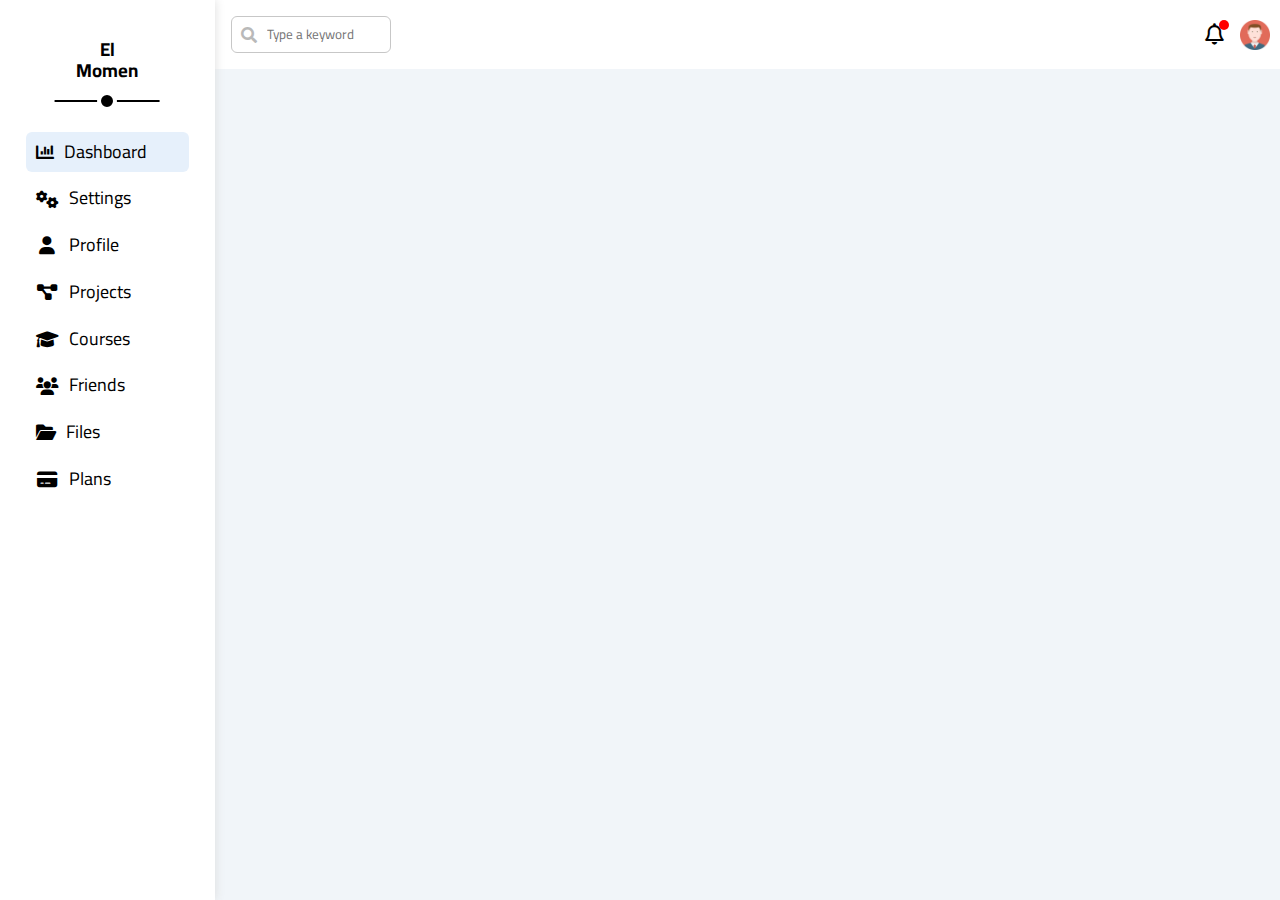
==== index.html @ 49bbaac3 "8/4 header" ====
<!DOCTYPE html>
<html lang="en">
  <head>
    <meta charset="UTF-8" />
    <meta name="viewport" content="width=device-width, initial-scale=1.0" />
    <!-- Icon of site -->
    <link
      rel="icon"
      type="image/png"
      sizes="32x32"
      href="imgs/favicon-32x32.png"
    />
    <!-- name of site -->
    <title>T4 By Momen</title>
    <link
      rel="stylesheet"
      href="https://cdnjs.cloudflare.com/ajax/libs/font-awesome/6.0.0-beta3/css/all.min.css"
    />
    <!-- css rel -->
    <link rel="stylesheet" href="css/framework.css" />
    <link rel="stylesheet" href="css/all.min.css" />
    <link rel="stylesheet" href="css/normalize.css" />
    <link rel="stylesheet" href="css/main.css" />
    <!-- Google Fonts -->
    <link rel="preconnect" href="https://fonts.googleapis.com" />
    <link rel="preconnect" href="https://fonts.gstatic.com" crossorigin />
    <link
      href="https://fonts.googleapis.com/css2?family=Cairo:wght@300;400;700&display=swap"
      rel="stylesheet"
    />
  </head>

  <body class="bg-fff">
    <div class="page flex">
      <div class="sidebar bg-white p-20 p-relative">
        <h3 class="txt-c p-relative">
          El <br />
          Momen
        </h3>
        <ul class="fs-18">
          <li>
            <a
              class="active p-10 m-6 flex items-center justify-start rad-6"
              href="index.html"
              ><i class="fas fa-chart-bar"></i> <span>Dashboard</span></a
            >
          </li>
          <li>
            <a
              class="p-10 m-6 flex items-center justify-start rad-6"
              href="index.html"
            >
              <i class="fa-solid fa-cogs fa-fw"></i>
              <span>Settings</span>
            </a>
          </li>
          <li>
            <a
              class="p-10 m-6 flex items-center justify-start rad-6"
              href="index.html"
            >
              <i class="fa-solid fa-user fa-fw"></i>
              <span>Profile</span>
            </a>
          </li>
          <li>
            <a
              class="p-10 m-6 flex items-center justify-start rad-6"
              href="index.html"
            >
              <i class="fa-solid fa-project-diagram fa-fw"></i>
              <span>Projects</span>
            </a>
          </li>
          <li>
            <a
              class="p-10 m-6 flex items-center justify-start rad-6"
              href="index.html"
            >
              <i class="fa-solid fa-graduation-cap fa-fw"></i>
              <span>Courses</span>
            </a>
          </li>
          <li>
            <a
              class="p-10 m-6 flex items-center justify-start rad-6"
              href="index.html"
            >
              <i class="fa-solid fa-users fa-fw"></i>
              <span>Friends</span>
            </a>
          </li>
          <li>
            <a
              class="p-10 m-6 flex items-center justify-start rad-6"
              href="index.html"
            >
              <i class="fa-solid fa-folder-open"></i>
              <span>Files</span>
            </a>
          </li>
          <li>
            <a
              class="p-10 m-6 flex items-center justify-start rad-6"
              href="index.html"
            >
              <i class="fa-solid fa-credit-card fa-fw"></i>
              <span>Plans</span>
            </a>
          </li>
        </ul>
      </div>
      <div class="content w-full">
        <div class="head bg-white p-10 flex items-centre space-between">
          <div class="search m-6 p-relative">
            <input
              class="p-10 rad-6"
              type="search"
              placeholder="Type a keyword"
            />
          </div>
          <div class="icons flex items-center">
            <span class="notification p-absolute">
              <i class="fa-regular fa-bell fa-lg"></i>
            </span>
            <img src="imgs/avatar.png" alt="avatar" />
          </div>
        </div>
      </div>
    </div>
  </body>
</html>
---- css/framework.css ----
/* start boxing */
.flex {
  display: flex;
}
.items-center {
  align-items: center;
}
.space-between {
  justify-content: space-between;
}

.justify-center {
  justify-content: center;
}
.justify-start {
  justify-content: start;
}

.p-relative {
  position: relative;
}

.p-absolute {
  position: absolute;
}

.p-fixed {
  position: fixed;
}

.w-full {
  width: 100%;
}
/* end boxing */

/* start border padding margin */
.p-6 {
  padding: 6px;
}
.p-10 {
  padding: 10px;
}
.p-15 {
  padding: 15px;
}
.p-20 {
  padding: 20px;
}

.pt-20 {
  padding-top: 20px;
}

.m-20 {
  margin: 20px;
}
.m-6 {
  margin: 6px;
}
/* end border padding margin */

/* start background color */
.bg-fff {
  background-color: #fff;
}

.bg-white {
  background-color: white;
}

.bg-teal {
  background-color: aqua;
}
/* start background color */

/* start radius */
.rad-6 {
  border-radius: 6px;
  -webkit-border-radius: 6px;
  -moz-border-radius: 6px;
  -ms-border-radius: 6px;
  -o-border-radius: 6px;
}
/* end radius */

/* start text */
.txt-c {
  text-align: center;
}

.fs-18 {
  font-size: 18px;
}

/* end text */
---- css/main.css ----
:root {
  --main-color: #19c8ef;
  --transparent-color: rgb(15 116 143 / 70%);
  --hint-color: #777;
}

*,
*::before,
*::after {
  box-sizing: border-box;
}

html {
  scroll-behavior: smooth;
}

body {
  font-family: "Cairo", sans-serif;
}

a {
  text-decoration: none;
  color: black;
}

ul {
  list-style: none;
  padding: 0px;
}
li {
  margin-left: 0px;
}

.page {
  background-color: #f1f5f9;
  min-height: 100vh;
}

.sidebar {
  width: 250px;
  box-shadow: 0 0 10px #ddd;
}

.sidebar h3 {
  margin-bottom: 50px;
}

.sidebar h3::before,
.sidebar h3::after {
  content: "";
  position: absolute;
  background-color: black;
  transform: translateX(-50%);
  -webkit-transform: translateX(-50%);
  -moz-transform: translateX(-50%);
  -ms-transform: translateX(-50%);
  -o-transform: translateX(-50%);
  left: 50%;
}

.sidebar h3::before {
  width: 60%;
  height: 2px;
  bottom: -20px;
}
.sidebar h3::after {
  width: 20px;
  height: 20px;
  border-radius: 50%;
  bottom: -29px;
  border: 4px solid white;
  -webkit-border-radius: 50%;
  -moz-border-radius: 50%;
  -ms-border-radius: 50%;
  -o-border-radius: 50%;
}

.sidebar a:hover,
.sidebar .active {
  background-color: #e6f0fb;
  transition: 0.4s;
  -webkit-transition: 0.4s;
  -moz-transition: 0.4s;
  -ms-transition: 0.4s;
  -o-transition: 0.4s;
}

.sidebar span {
  margin-left: 10px;
}

@media (max-width: 767px) {
  /* Mobile */
  .sidebar {
    width: fit-content;
    padding: 5px;
  }
  .sidebar h3::before,
  .sidebar h3::after {
    display: none;
  }
  .sidebar > h3 {
    font-size: 10px;
  }
  .sidebar ul span {
    display: none;
  }
}
@media (min-width: 768px) and (max-width: 1023px) {
  /* Tablets */
}

@media (min-width: 1024px) and (max-width: 1279px) {
  /* Small Laptops */
}

@media (min-width: 1280px) and (max-width: 1919px) {
  /* Laptops and Desktops */
}

@media (min-width: 1920px) {
  /* Large Screens */
  .container {
    max-width: 1320px;
  }
}

/* start head */
.head .search input {
  color: #c7c7c7;
  border: 1px solid #c7c7c7;
  padding-left: 35px;
  width: 160px;
  font-size: smaller;
  transition: width, 0.5s;
  -webkit-transition: width, 0.5s;
  -moz-transition: width, 0.5s;
  -ms-transition: width, 0.5s;
  -o-transition: width, 0.5s;
}
.head .search::before {
  content: "\f002"; /* رمز Font Awesome لأيقونة البحث */
  font-family: "Font Awesome 5 Free"; /* استخدام خط Font Awesome */
  font-weight: 900;
  color: #b9b9b9;
  position: absolute;
  left: 10px;
  top: 50%;
  transform: translateY(-50%);
  pointer-events: none;
  -webkit-transform: translateY(-50%);
  -moz-transform: translateY(-50%);
  -ms-transform: translateY(-50%);
  -o-transform: translateY(-50%);
}

.head .search input:focus {
  width: 180px;
  outline: none;
}

.head .search input:focus::placeholder {
  visibility: hidden;
}

.head img {
  height: 30px;
  width: 30px;
}
.head .icons .notification {
  position: relative;
  margin-right: 16px;
}
.head .icons .notification::before {
  content: "";
  position: absolute;
  width: 10px;
  height: 10px;
  background-color: red;
  border-radius: 50%;
  right: -5px;
  top: -5px;
}
/* end head */
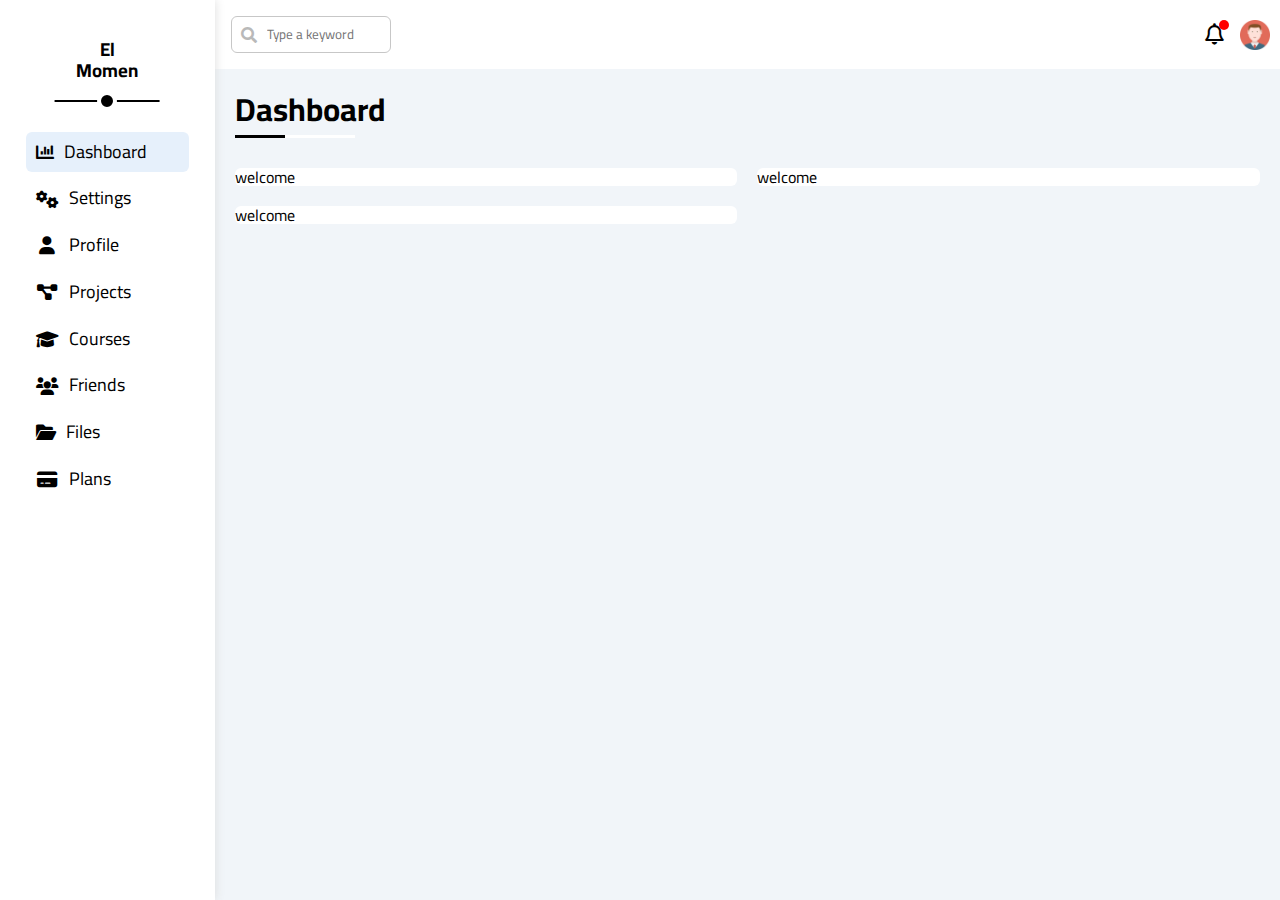
==== commit 87b3b03a: "9/4 add heading and wrapping" ====
--- a/index.html
+++ b/index.html
@@ -126,6 +126,14 @@
             <img src="imgs/avatar.png" alt="avatar" />
           </div>
         </div>
+        <div class="heading mx-20 p-relative">
+          <h1>Dashboard</h1>
+        </div>
+        <div class="wrapper grid-container gap-20 m-20">
+          <div class="welcome bg-white rad-6">welcome</div>
+          <div class="welcome bg-white rad-6">welcome</div>
+          <div class="welcome bg-white rad-6">welcome</div>
+        </div>
       </div>
     </div>
   </body>
--- a/css/framework.css
+++ b/css/framework.css
@@ -8,7 +8,6 @@
 .space-between {
   justify-content: space-between;
 }
-
 .justify-center {
   justify-content: center;
 }
@@ -16,20 +15,31 @@
   justify-content: start;
 }
 
+.grid-container {
+  display: grid;
+}
+.gap-20 {
+  gap: 20px;
+}
+
 .p-relative {
   position: relative;
 }
-
 .p-absolute {
   position: absolute;
 }
-
 .p-fixed {
   position: fixed;
 }
 
 .w-full {
   width: 100%;
+}
+
+@media (max-width = 767px) {
+  .block-mobile {
+    display: block;
+  }
 }
 /* end boxing */
 
@@ -56,6 +66,9 @@
 }
 .m-6 {
   margin: 6px;
+}
+.mx-20 {
+  margin: 0px 20px;
 }
 /* end border padding margin */
 
@@ -84,12 +97,18 @@
 /* end radius */
 
 /* start text */
+.fs-18 {
+  font-size: 18px;
+}
+
 .txt-c {
   text-align: center;
 }
 
-.fs-18 {
-  font-size: 18px;
+@media (max-width: 767px) {
+  .txt-c-mobile {
+    text-align: center;
+  }
 }
 
 /* end text */
--- a/css/main.css
+++ b/css/main.css
@@ -1,7 +1,10 @@
 :root {
-  --main-color: #19c8ef;
-  --transparent-color: rgb(15 116 143 / 70%);
-  --hint-color: #777;
+  --blue-color: #0075ff;
+  --blue-alt-color: #0d69d5;
+  --orange-color: #f59e0b;
+  --green-color: #22c55e;
+  --red-color: #f44336;
+  --grey-color: #888;
 }
 
 *,
@@ -91,6 +94,7 @@
 
 @media (max-width: 767px) {
   /* Mobile */
+  /* start sidebar-mobile */
   .sidebar {
     width: fit-content;
     padding: 5px;
@@ -105,6 +109,7 @@
   .sidebar ul span {
     display: none;
   }
+  /* end sidebar-mobile */
 }
 @media (min-width: 768px) and (max-width: 1023px) {
   /* Tablets */
@@ -182,3 +187,55 @@
   top: -5px;
 }
 /* end head */
+
+/* start scrollbar */
+::-webkit-scrollbar {
+  width: 15px;
+}
+::-webkit-scrollbar-track {
+  background-color: white;
+}
+::-webkit-scrollbar-thumb {
+  background-color: var(--blue-color);
+}
+::-webkit-scrollbar-thumb:hover {
+  background-color: var(--blue-alt-color);
+}
+/* end scrollbar */
+
+/* start content */
+
+/* start heading */
+.heading {
+  margin-bottom: 40px;
+}
+.heading h1::before,
+.heading h1::after {
+  content: "";
+  position: absolute;
+  left: 0px;
+  bottom: -10px;
+  height: 3px;
+}
+.heading h1::before {
+  width: 120px;
+  background-color: white;
+}
+.heading h1::after {
+  width: 50px;
+  background-color: black;
+}
+/* end heading */
+/* start wrapper */
+.wrapper {
+  grid-template-columns: repeat(auto-fill, minmax(450px, 1fr));
+}
+@media (max-width: 767px) {
+  .wrapper {
+    grid-template-columns: minmax(200px, 1fr);
+  }
+}
+
+/* end wrapper */
+
+/* end content */
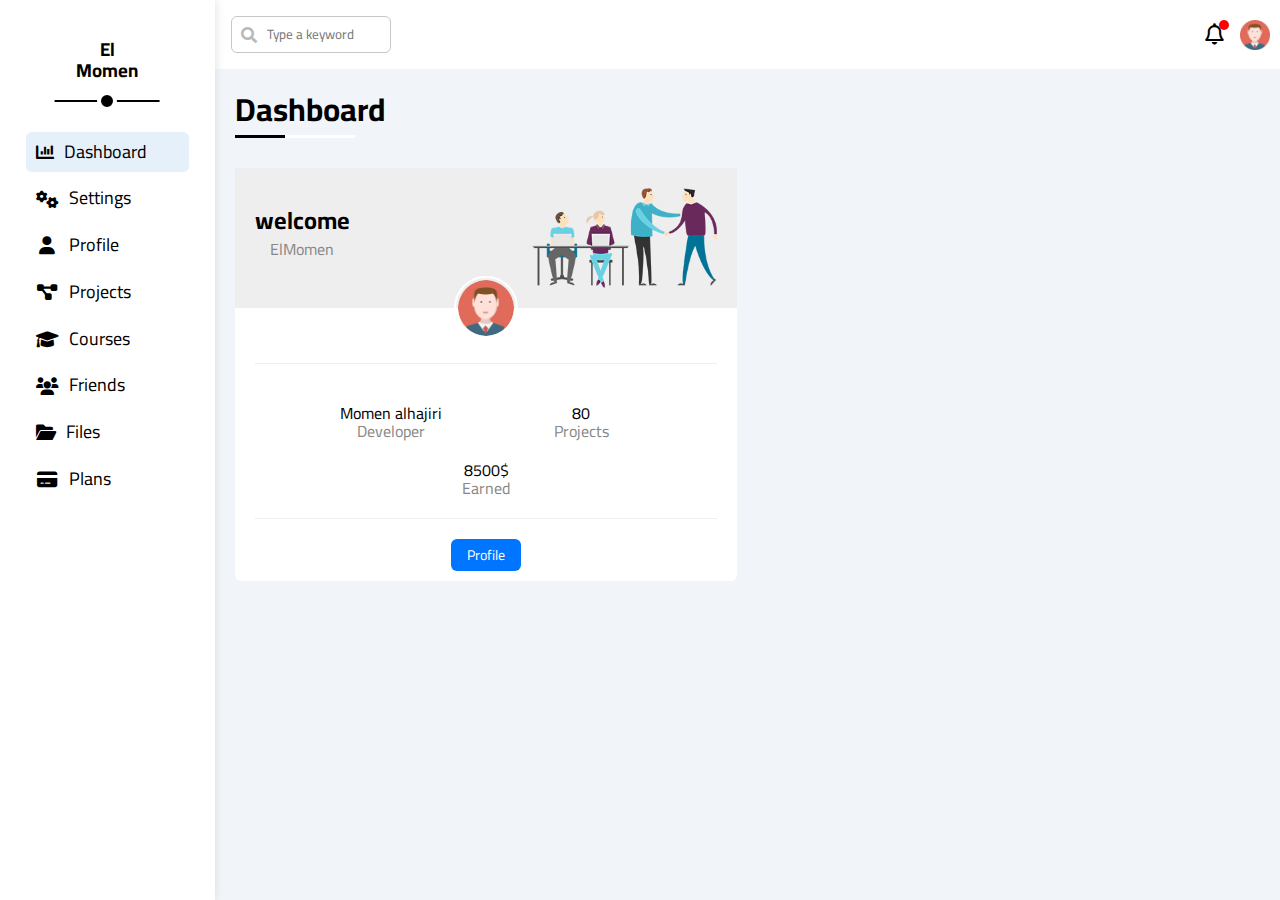
==== commit 0f8c69cd: "9/4 add welcome item" ====
--- a/index.html
+++ b/index.html
@@ -32,6 +32,7 @@
 
   <body class="bg-fff">
     <div class="page flex">
+      <!-- start sidebar -->
       <div class="sidebar bg-white p-20 p-relative">
         <h3 class="txt-c p-relative">
           El <br />
@@ -110,7 +111,10 @@
           </li>
         </ul>
       </div>
+      <!-- end sidebar -->
+      <!-- start content -->
       <div class="content w-full">
+        <!-- head -->
         <div class="head bg-white p-10 flex items-centre space-between">
           <div class="search m-6 p-relative">
             <input
@@ -126,13 +130,33 @@
             <img src="imgs/avatar.png" alt="avatar" />
           </div>
         </div>
+        <!-- heading -->
         <div class="heading mx-20 p-relative">
           <h1>Dashboard</h1>
         </div>
+        <!-- main wrapper grid -->
         <div class="wrapper grid-container gap-20 m-20">
-          <div class="welcome bg-white rad-6">welcome</div>
-          <div class="welcome bg-white rad-6">welcome</div>
-          <div class="welcome bg-white rad-6">welcome</div>
+          <!-- start welcome item -->
+          <div class="welcome bg-white rad-6 txt-c">
+            <div class="intro bg-eee flex space-between p-20">
+              <div class="text">
+                <h2>welcome</h2>
+                <span>ElMomen</span>
+              </div>
+              <img src="imgs/welcome.png" alt="welcome image" />
+            </div>
+            <img class="avatar rounded-full" src="imgs/avatar.png" alt="" />
+            <div
+              class="body flex wrap space-evenly items-center border-t-1 border-b-1 p-20 m-20"
+            >
+              <div>Momen alhajiri<span class="block">Developer</span></div>
+              <div>80<span class="block">Projects</span></div>
+              <div>8500$<span class="block">Earned</span></div>
+            </div>
+            <a href="profile.html" class="visit d-block fs-14 btn-shape"
+              >Profile</a
+            >
+          </div>
         </div>
       </div>
     </div>
--- a/css/framework.css
+++ b/css/framework.css
@@ -8,11 +8,17 @@
 .space-between {
   justify-content: space-between;
 }
+.space-evenly {
+  justify-content: space-evenly;
+}
 .justify-center {
   justify-content: center;
 }
 .justify-start {
   justify-content: start;
+}
+.wrap {
+  flex-wrap: wrap;
 }
 
 .grid-container {
@@ -20,6 +26,10 @@
 }
 .gap-20 {
   gap: 20px;
+}
+
+.block {
+  display: block;
 }
 
 .p-relative {
@@ -34,6 +44,10 @@
 
 .w-full {
   width: 100%;
+}
+
+.d-block {
+  display: block;
 }
 
 @media (max-width = 767px) {
@@ -61,6 +75,13 @@
   padding-top: 20px;
 }
 
+.border-t-1 {
+  border-top: 1px solid #eee;
+}
+.border-b-1 {
+  border-bottom: 1px solid #eee;
+}
+
 .m-20 {
   margin: 20px;
 }
@@ -70,6 +91,15 @@
 .mx-20 {
   margin: 0px 20px;
 }
+
+.rounded-full {
+  border-radius: 50%;
+  -webkit-border-radius: 50%;
+  -moz-border-radius: 50%;
+  -ms-border-radius: 50%;
+  -o-border-radius: 50%;
+}
+
 /* end border padding margin */
 
 /* start background color */
@@ -84,6 +114,10 @@
 .bg-teal {
   background-color: aqua;
 }
+
+.bg-eee {
+  background-color: #eee;
+}
 /* start background color */
 
 /* start radius */
@@ -97,6 +131,9 @@
 /* end radius */
 
 /* start text */
+.fs-14 {
+  font-size: 14px;
+}
 .fs-18 {
   font-size: 18px;
 }
--- a/css/main.css
+++ b/css/main.css
@@ -238,4 +238,61 @@
 
 /* end wrapper */
 
+/* start welcome item */
+.welcome h2 {
+  margin-bottom: 5px;
+}
+.welcome span {
+  color: var(--grey-color);
+}
+.welcome .intro {
+  height: 140px;
+}
+.welcome img {
+  height: 100px;
+}
+
+@media (max-width: 767px) {
+  .welcome .intro img:first-of-type {
+    display: none;
+  }
+  .welcome .intro {
+    justify-content: center;
+  }
+}
+
+.welcome .avatar {
+  height: 64px;
+  width: 64px;
+  margin-top: -32px;
+  padding: 2px;
+  border: 2px solid white;
+}
+
+.welcome .body div {
+  width: 150px;
+  margin-top: 20px;
+}
+.welcome .btn-shape {
+  margin: 10px auto;
+}
+
+/* end welcome item */
+
 /* end content */
+
+/* start component */
+.btn-shape {
+  color: white;
+  width: fit-content;
+  padding: 8px 16px;
+  background-color: var(--blue-color);
+  border-radius: 6px;
+  -webkit-border-radius: 6px;
+  -moz-border-radius: 6px;
+  -ms-border-radius: 6px;
+  -o-border-radius: 6px;
+  margin: 20px;
+}
+
+/* end component */
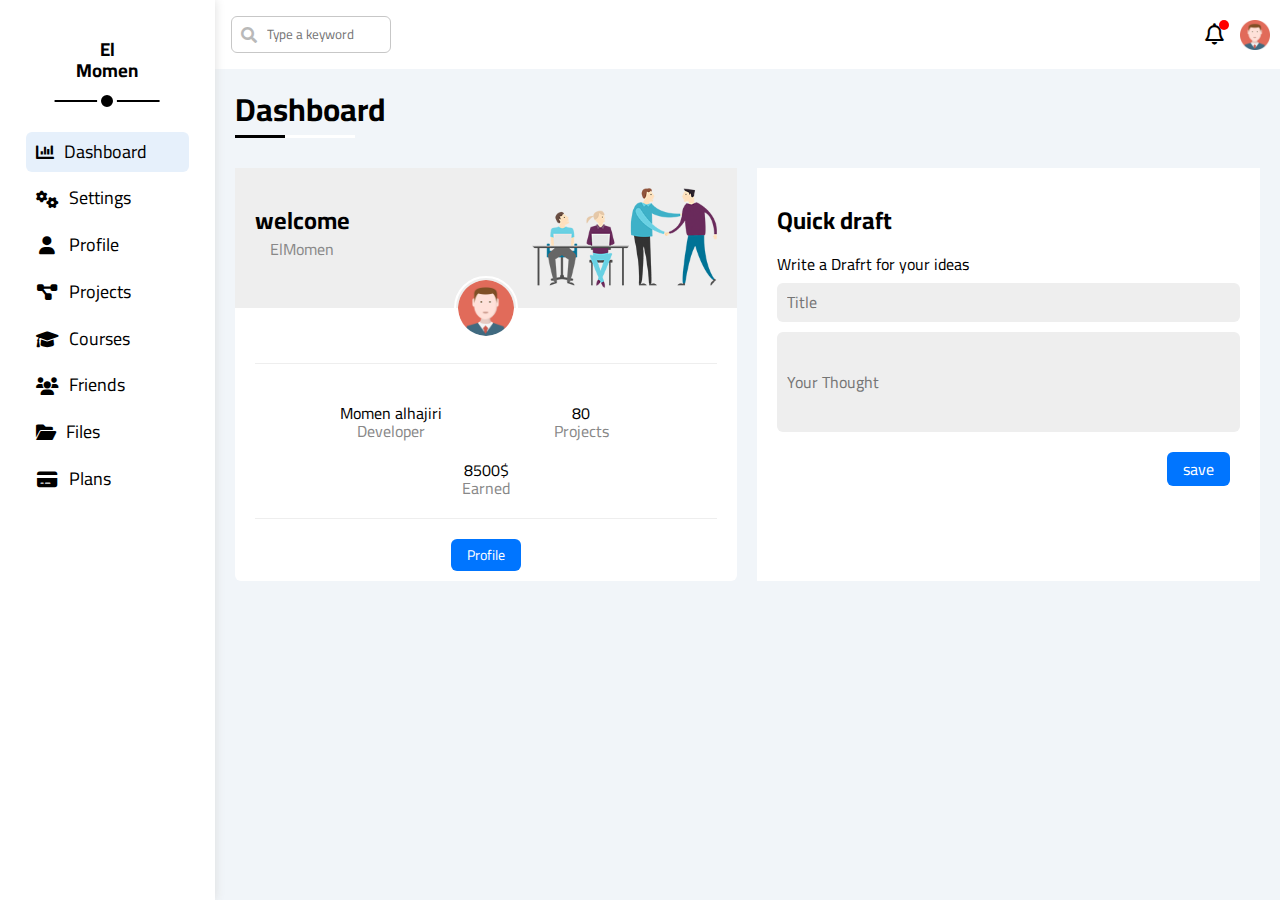
==== commit c7684550: "13/4 add draft item" ====
--- a/index.html
+++ b/index.html
@@ -157,6 +157,31 @@
               >Profile</a
             >
           </div>
+          <div class="draft bg-white p-20">
+            <h2>Quick draft</h2>
+            <span class="mb-10 d-block">Write a Drafrt for your ideas</span>
+            <form action="">
+              <input
+                class="w-full bg-eee b-none p-10 rounded-md mb-10"
+                type="text"
+                name=""
+                id=""
+                placeholder="Title"
+              />
+              <input
+                class="your w-full bg-eee b-none p-10 rounded-md"
+                type="text"
+                name=""
+                id=""
+                placeholder="Your Thought"
+              />
+              <input
+                class="save d-block btn-shape b-none ml-auto"
+                type="submit"
+                value="save"
+              />
+            </form>
+          </div>
         </div>
       </div>
     </div>
--- a/css/framework.css
+++ b/css/framework.css
@@ -75,11 +75,22 @@
   padding-top: 20px;
 }
 
+.b-none {
+  border: none;
+}
 .border-t-1 {
   border-top: 1px solid #eee;
 }
 .border-b-1 {
   border-bottom: 1px solid #eee;
+}
+
+.rounded-md {
+  border-radius: 6px;
+  -webkit-border-radius: 6px;
+  -moz-border-radius: 6px;
+  -ms-border-radius: 6px;
+  -o-border-radius: 6px;
 }
 
 .m-20 {
@@ -90,6 +101,9 @@
 }
 .mx-20 {
   margin: 0px 20px;
+}
+.mb-10 {
+  margin-bottom: 10px;
 }
 
 .rounded-full {
--- a/css/main.css
+++ b/css/main.css
@@ -276,8 +276,18 @@
 .welcome .btn-shape {
   margin: 10px auto;
 }
-
 /* end welcome item */
+
+/* start draft */
+
+.draft .save {
+  margin: 20px 10px 0px auto;
+}
+
+.draft .your {
+  height: 100px;
+}
+/* end draft */
 
 /* end content */
 
@@ -294,5 +304,8 @@
   -o-border-radius: 6px;
   margin: 20px;
 }
+.btn-shape:hover {
+  background-color: var(--blue-alt-color);
+}
 
 /* end component */
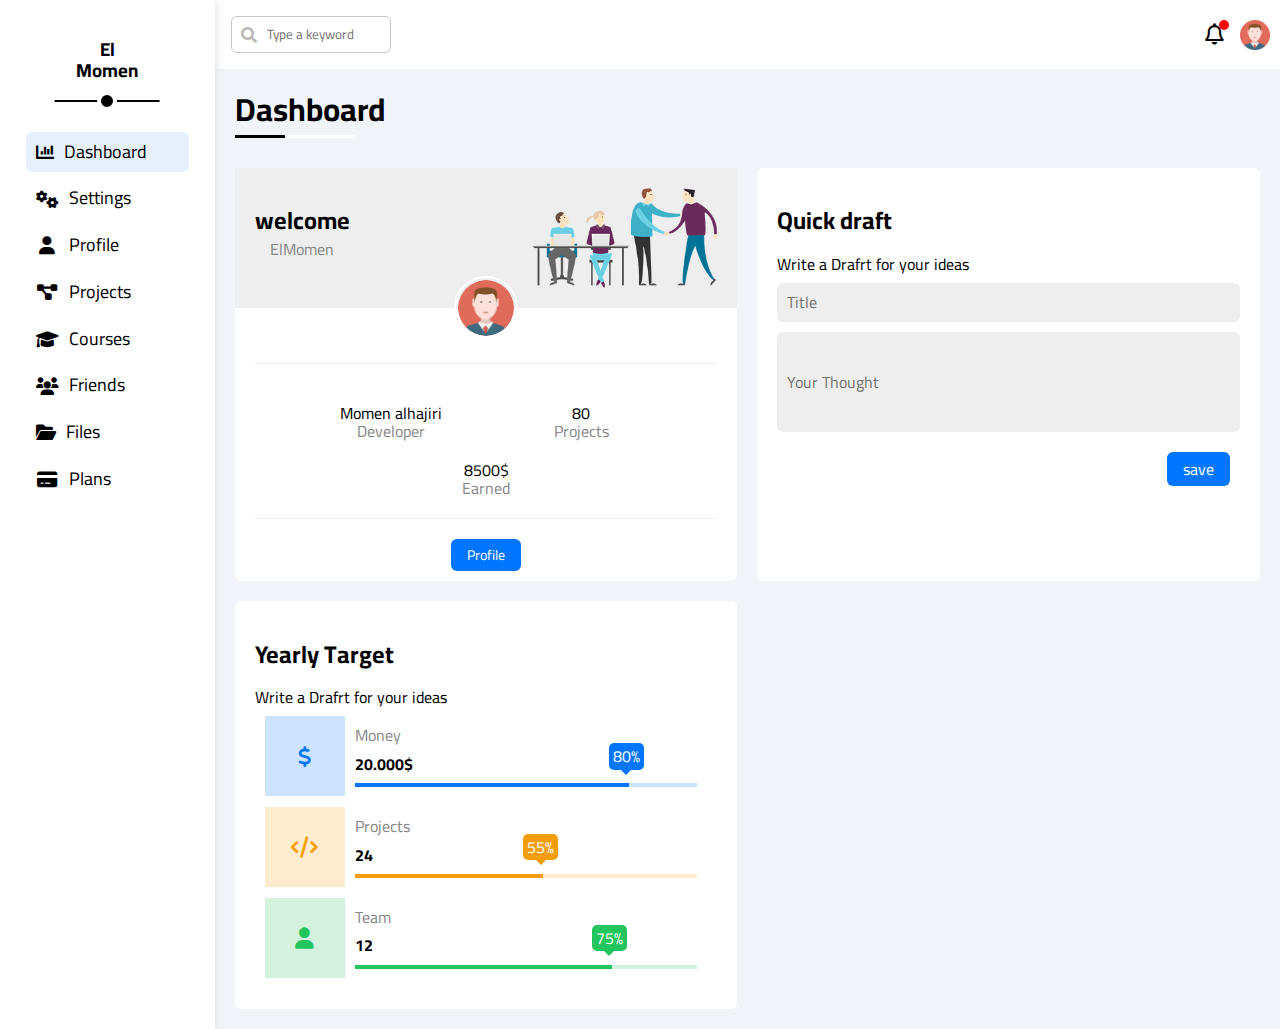
==== commit 53343dbc: "14/4 add yearly target" ====
--- a/index.html
+++ b/index.html
@@ -157,7 +157,8 @@
               >Profile</a
             >
           </div>
-          <div class="draft bg-white p-20">
+          <!-- Quick Draft -->
+          <div class="draft bg-white p-20 rad-6">
             <h2>Quick draft</h2>
             <span class="mb-10 d-block">Write a Drafrt for your ideas</span>
             <form action="">
@@ -182,6 +183,53 @@
               />
             </form>
           </div>
+          <!-- yearly target -->
+          <div class="targets bg-white p-20 rad-6">
+            <h2>Yearly Target</h2>
+            <span class="mb-10 d-block">Write a Drafrt for your ideas</span>
+            <div class="target-row money flex m-10">
+              <div class="icon center-flex">
+                <i class="fa-solid fa-dollar-sign fa-lg c-blue"></i>
+              </div>
+              <div class="details">
+                <span class="d-block hint m-10">Money</span>
+                <span class="txt-bold m-10">20.000$</span>
+                <div class="progress">
+                  <div style="width: 80%" class="bg-white p-relative">
+                    <div class="pointer p-absolute">80%</div>
+                  </div>
+                </div>
+              </div>
+            </div>
+            <div class="target-row project flex m-10">
+              <div class="icon center-flex bg-orange-200">
+                <i class="fa-solid fa-code fa-lg c-orange"></i>
+              </div>
+              <div class="details">
+                <span class="d-block hint m-10">Projects</span>
+                <span class="txt-bold m-10">24</span>
+                <div class="progress">
+                  <div style="width: 55%" class="bg-white p-relative">
+                    <div class="pointer p-absolute">55%</div>
+                  </div>
+                </div>
+              </div>
+            </div>
+            <div class="target-row team flex m-10">
+              <div class="icon center-flex bg-green-200">
+                <i class="fa-solid fa-user fa-lg c-green"></i>
+              </div>
+              <div class="details">
+                <span class="d-block hint m-10">Team</span>
+                <span class="txt-bold m-10">12</span>
+                <div class="progress">
+                  <div style="width: 75%" class="bg-white p-relative">
+                    <div class="pointer p-absolute">75%</div>
+                  </div>
+                </div>
+              </div>
+            </div>
+          </div>
         </div>
       </div>
     </div>
--- a/css/framework.css
+++ b/css/framework.css
@@ -1,6 +1,11 @@
 /* start boxing */
 .flex {
   display: flex;
+}
+.center-flex {
+  display: flex;
+  justify-content: center;
+  align-items: center;
 }
 .items-center {
   align-items: center;
@@ -99,6 +104,9 @@
 .m-6 {
   margin: 6px;
 }
+.m-10 {
+  margin: 10px;
+}
 .mx-20 {
   margin: 0px 20px;
 }
@@ -117,6 +125,7 @@
 /* end border padding margin */
 
 /* start background color */
+
 .bg-fff {
   background-color: #fff;
 }
@@ -131,6 +140,24 @@
 
 .bg-eee {
   background-color: #eee;
+}
+
+.bg-blue-200 {
+  background-color: rgb(0 117 255 / 20%);
+}
+
+.bg-green-200 {
+  background-color: rgb(34 197 94 / 20%);
+}
+.c-green {
+  color: var(--green-color);
+}
+
+.c-orange {
+  color: var(--orange-color);
+}
+.bg-orange-200 {
+  background-color: rgb(245 158 11 / 20%);
 }
 /* start background color */
 
@@ -156,6 +183,10 @@
   text-align: center;
 }
 
+.txt-bold {
+  font-weight: bold;
+}
+
 @media (max-width: 767px) {
   .txt-c-mobile {
     text-align: center;
--- a/css/main.css
+++ b/css/main.css
@@ -289,6 +289,89 @@
 }
 /* end draft */
 
+/* start yearly target */
+.targets .icon {
+  width: 80px;
+  height: 80px;
+}
+.targets .money .icon {
+  color: var(--blue-color);
+  background-color: rgb(0 117 255 / 20%);
+}
+.targets .details {
+  flex: 1;
+}
+.targets .details .hint {
+  color: var(--grey-color);
+}
+.targets .details .progress {
+  margin: 10px;
+  height: 4px;
+}
+.targets .money .details .progress {
+  background-color: rgb(0 117 255 / 20%);
+}
+.targets .project .details .progress {
+  background-color: rgb(245 158 11 / 20%);
+}
+.targets .team .details .progress {
+  background-color: rgb(34 197 94 / 20%);
+}
+.targets .details .progress > div {
+  height: 4px;
+}
+.targets .money .details .progress > div {
+  background-color: var(--blue-color);
+}
+.targets .project .details .progress > div {
+  background-color: var(--orange-color);
+}
+.targets .team .details .progress > div {
+  background-color: var(--green-color);
+}
+.targets .details .progress > div .pointer {
+  color: white;
+  padding: 4px;
+  border-radius: 5px;
+  top: -40px;
+  right: -15px;
+  -webkit-border-radius: 5px;
+  -moz-border-radius: 5px;
+  -ms-border-radius: 5px;
+  -o-border-radius: 5px;
+}
+.targets .money .details .progress > div .pointer {
+  background-color: var(--blue-color);
+}
+.targets .project .details .progress > div .pointer {
+  background-color: var(--orange-color);
+}
+.targets .team .details .progress > div .pointer {
+  background-color: var(--green-color);
+}
+.targets .details .progress > div .pointer::after {
+  content: "";
+  position: absolute;
+  border: 5px solid transparent;
+  bottom: -10px;
+  left: 50%;
+  transform: translateX(-50%);
+  -webkit-transform: translateX(-50%);
+  -moz-transform: translateX(-50%);
+  -ms-transform: translateX(-50%);
+  -o-transform: translateX(-50%);
+}
+.targets .money .details .progress > div .pointer::after {
+  border-top-color: var(--blue-color);
+}
+.targets .project .details .progress > div .pointer::after {
+  border-top-color: var(--orange-color);
+}
+.targets .team .details .progress > div .pointer::after {
+  border-top-color: var(--green-color);
+}
+/* end yearly target */
+
 /* end content */
 
 /* start component */
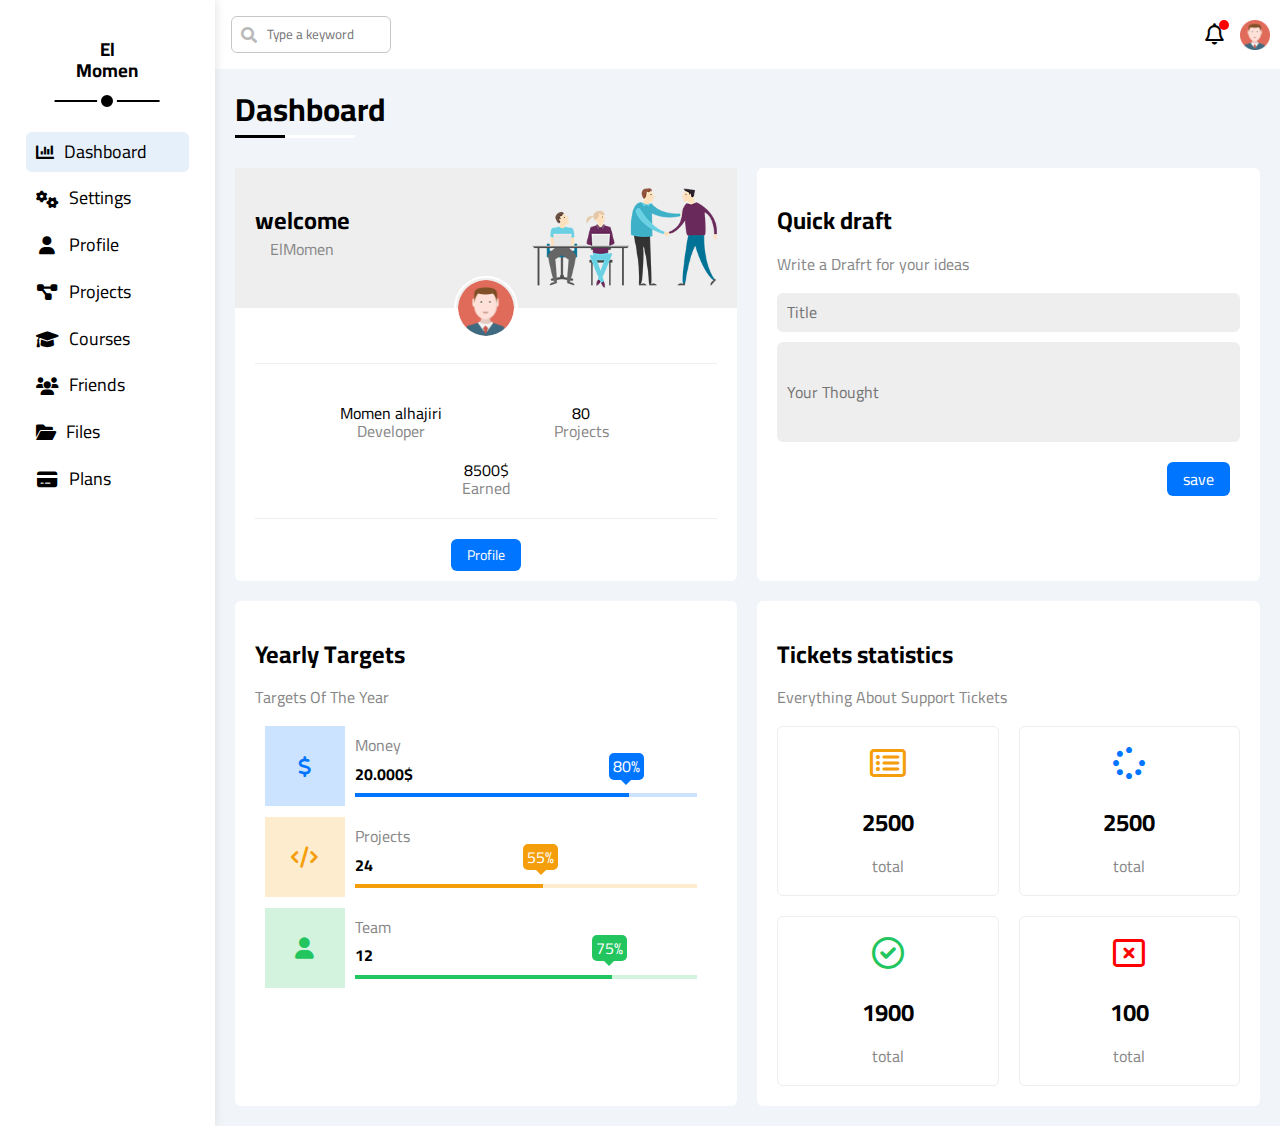
==== commit 1e40bdab: "16/4 add Tickets statistics" ====
--- a/index.html
+++ b/index.html
@@ -17,9 +17,9 @@
       href="https://cdnjs.cloudflare.com/ajax/libs/font-awesome/6.0.0-beta3/css/all.min.css"
     />
     <!-- css rel -->
-    <link rel="stylesheet" href="css/framework.css" />
     <link rel="stylesheet" href="css/all.min.css" />
     <link rel="stylesheet" href="css/normalize.css" />
+    <link rel="stylesheet" href="css/framework.css" />
     <link rel="stylesheet" href="css/main.css" />
     <!-- Google Fonts -->
     <link rel="preconnect" href="https://fonts.googleapis.com" />
@@ -130,10 +130,11 @@
             <img src="imgs/avatar.png" alt="avatar" />
           </div>
         </div>
-        <!-- heading -->
+        <!-- start heading -->
         <div class="heading mx-20 p-relative">
           <h1>Dashboard</h1>
         </div>
+        <!-- end heading -->
         <!-- main wrapper grid -->
         <div class="wrapper grid-container gap-20 m-20">
           <!-- start welcome item -->
@@ -160,7 +161,9 @@
           <!-- Quick Draft -->
           <div class="draft bg-white p-20 rad-6">
             <h2>Quick draft</h2>
-            <span class="mb-10 d-block">Write a Drafrt for your ideas</span>
+            <span class="mb-10 d-block mb-20 d-block txt-grey"
+              >Write a Drafrt for your ideas</span
+            >
             <form action="">
               <input
                 class="w-full bg-eee b-none p-10 rounded-md mb-10"
@@ -185,8 +188,10 @@
           </div>
           <!-- yearly target -->
           <div class="targets bg-white p-20 rad-6">
-            <h2>Yearly Target</h2>
-            <span class="mb-10 d-block">Write a Drafrt for your ideas</span>
+            <h2>Yearly Targets</h2>
+            <span class="mb-10 d-block txt-grey mb-20 d-block"
+              >Targets Of The Year</span
+            >
             <div class="target-row money flex m-10">
               <div class="icon center-flex">
                 <i class="fa-solid fa-dollar-sign fa-lg c-blue"></i>
@@ -230,6 +235,38 @@
               </div>
             </div>
           </div>
+          <!-- start taerget statistics -->
+          <div class="Tickets-statistics bg-white p-20 rad-6">
+            <h2>Tickets statistics</h2>
+            <span class="mb-10 d-block txt-grey mb-20 d-block"
+              >Everything About Support Tickets</span
+            >
+            <div class="flex wrap gap-20 txt-c">
+              <div class="box p-20 rounded-md border-1">
+                <i
+                  class="fa-regular fa-rectangle-list fa-2x mb-10 c-orange"
+                ></i>
+                <h2>2500</h2>
+                <span class="d-block txt-grey">total</span>
+              </div>
+              <div class="box p-20 rounded-md border-1">
+                <i class="fa-solid fa-spinner fa-2x mb-10 c-blue"></i>
+                <h2>2500</h2>
+                <span class="d-block txt-grey">total</span>
+              </div>
+              <div class="box p-20 rounded-md border-1">
+                <i class="fa-regular fa-circle-check fa-2x mb-10 c-green"></i>
+                <h2>1900</h2>
+                <span class="d-block txt-grey">total</span>
+              </div>
+              <div class="box p-20 rounded-md border-1">
+                <i class="fa-regular fa-rectangle-xmark fa-2x mb-10 c-red"></i>
+                <h2>100</h2>
+                <span class="d-block txt-grey">total</span>
+              </div>
+            </div>
+          </div>
+          <!-- end taerget statistics -->
         </div>
       </div>
     </div>
--- a/css/framework.css
+++ b/css/framework.css
@@ -88,6 +88,9 @@
 }
 .border-b-1 {
   border-bottom: 1px solid #eee;
+}
+.border-1 {
+  border: 1px solid #eee;
 }
 
 .rounded-md {
@@ -113,6 +116,9 @@
 .mb-10 {
   margin-bottom: 10px;
 }
+.mb-20 {
+  margin-bottom: 20px;
+}
 
 .rounded-full {
   border-radius: 50%;
@@ -152,12 +158,18 @@
 .c-green {
   color: var(--green-color);
 }
-
+.c-blue {
+  color: var(--blue-color);
+}
 .c-orange {
   color: var(--orange-color);
 }
 .bg-orange-200 {
   background-color: rgb(245 158 11 / 20%);
+}
+
+.c-red {
+  color: red;
 }
 /* start background color */
 
@@ -187,6 +199,10 @@
   font-weight: bold;
 }
 
+.txt-grey {
+  color: var(--grey-color);
+}
+
 @media (max-width: 767px) {
   .txt-c-mobile {
     text-align: center;
--- a/css/main.css
+++ b/css/main.css
@@ -370,6 +370,19 @@
 .targets .team .details .progress > div .pointer::after {
   border-top-color: var(--green-color);
 }
+
+/* start tickets statistic */
+.Tickets-statistics .box {
+  flex-basis: calc(50% - 10px);
+}
+@media (max-width: 767px) {
+  .Tickets-statistics .box {
+    flex-basis: 100%;
+  }
+}
+
+/* end tickets statistic */
+
 /* end yearly target */
 
 /* end content */
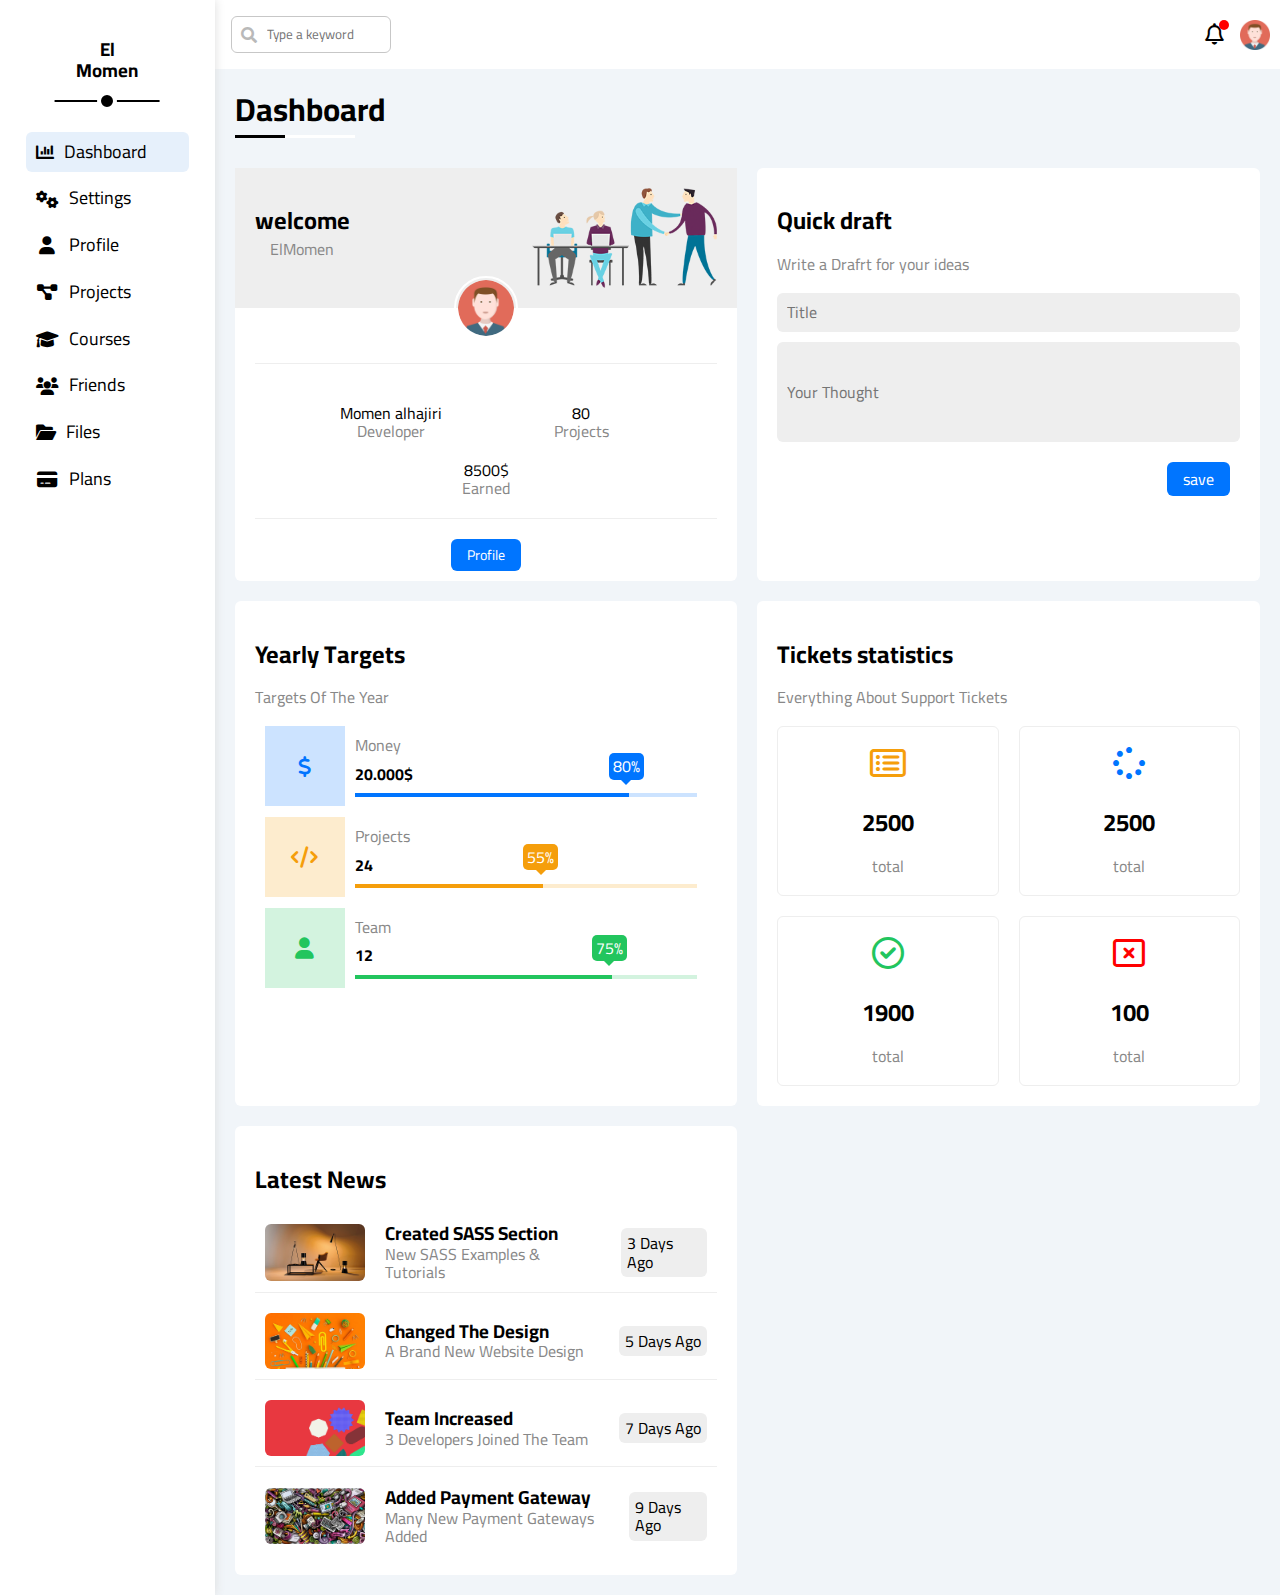
==== commit 992b4956: "16/4 (2) add latest news" ====
--- a/index.html
+++ b/index.html
@@ -267,6 +267,43 @@
             </div>
           </div>
           <!-- end taerget statistics -->
+          <!-- start Latest news -->
+          <div class="latest-news bg-white p-20 rad-6">
+            <h2>Latest News</h2>
+            <div class="news-row flex items-center p-10 border-b-1 mb-10">
+              <img class="rounded-md" src="imgs/news-01.png" alt="" />
+              <div class="info flex-1 mx-20">
+                <h3>Created SASS Section</h3>
+                <span class="txt-grey">New SASS Examples & Tutorials </span>
+              </div>
+              <div class="label bg-eee rounded-md p-6">3 Days Ago</div>
+            </div>
+            <div class="news-row flex items-center p-10 border-b-1 mb-10">
+              <img class="rounded-md" src="imgs/news-02.png" alt="" />
+              <div class="info flex-1 mx-20">
+                <h3>Changed The Design</h3>
+                <span class="txt-grey">A Brand New Website Design </span>
+              </div>
+              <div class="label bg-eee rounded-md p-6">5 Days Ago</div>
+            </div>
+            <div class="news-row flex items-center p-10 border-b-1 mb-10">
+              <img class="rounded-md" src="imgs/news-03.png" alt="" />
+              <div class="info flex-1 mx-20">
+                <h3>Team Increased</h3>
+                <span class="txt-grey">3 Developers Joined The Team</span>
+              </div>
+              <div class="label bg-eee rounded-md p-6">7 Days Ago</div>
+            </div>
+            <div class="news-row flex items-center p-10">
+              <img class="rounded-md" src="imgs/news-04.png" alt="" />
+              <div class="info flex-1 mx-20">
+                <h3>Added Payment Gateway</h3>
+                <span class="txt-grey">Many New Payment Gateways Added</span>
+              </div>
+              <div class="label bg-eee rounded-md p-6">9 Days Ago</div>
+            </div>
+          </div>
+          <!-- end Latest news -->
         </div>
       </div>
     </div>
--- a/css/framework.css
+++ b/css/framework.css
@@ -6,6 +6,9 @@
   display: flex;
   justify-content: center;
   align-items: center;
+}
+.flex-1 {
+  flex-grow: 1;
 }
 .items-center {
   align-items: center;
--- a/css/main.css
+++ b/css/main.css
@@ -370,6 +370,7 @@
 .targets .team .details .progress > div .pointer::after {
   border-top-color: var(--green-color);
 }
+/* end yearly target */
 
 /* start tickets statistic */
 .Tickets-statistics .box {
@@ -380,10 +381,31 @@
     flex-basis: 100%;
   }
 }
-
 /* end tickets statistic */
 
-/* end yearly target */
+/* start Latest News */
+.latest-news .news-row img {
+  width: 100px;
+}
+.latest-news .news-row h3 {
+  margin: 0px;
+}
+
+@media (max-width: 767px) {
+  .latest-news .news-row {
+    display: block;
+    text-align: center;
+  }
+  .latest-news .news-row div {
+    margin-top: 20px;
+  }
+  .latest-news .label {
+    width: fit-content;
+    margin: 0px auto;
+  }
+}
+
+/* end Latest News */
 
 /* end content */
 
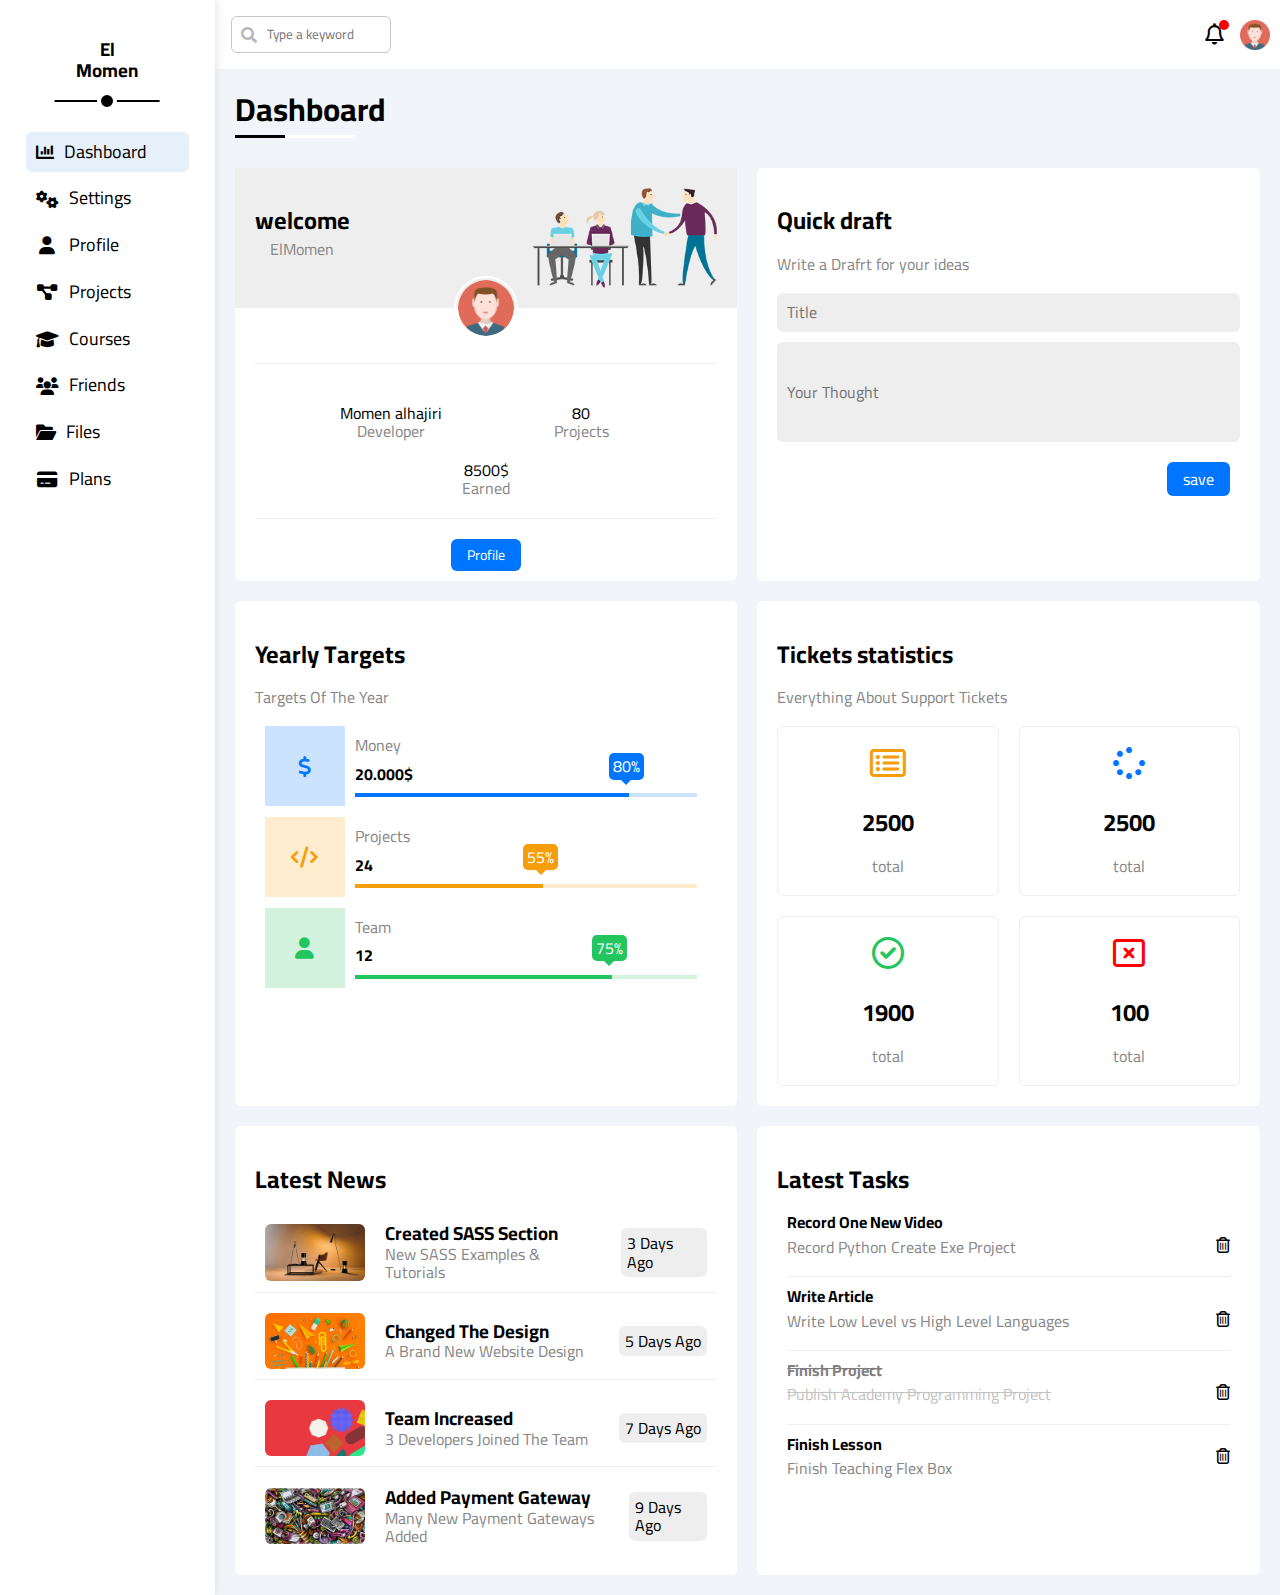
==== commit 8b04a845: "16/4 (3) add latest tasks" ====
--- a/index.html
+++ b/index.html
@@ -135,7 +135,7 @@
           <h1>Dashboard</h1>
         </div>
         <!-- end heading -->
-        <!-- main wrapper grid -->
+        <!-- start main wrapper grid -->
         <div class="wrapper grid-container gap-20 m-20">
           <!-- start welcome item -->
           <div class="welcome bg-white rad-6 txt-c">
@@ -158,7 +158,8 @@
               >Profile</a
             >
           </div>
-          <!-- Quick Draft -->
+          <!-- end welcome item -->
+          <!-- start Quick Draft -->
           <div class="draft bg-white p-20 rad-6">
             <h2>Quick draft</h2>
             <span class="mb-10 d-block mb-20 d-block txt-grey"
@@ -186,7 +187,8 @@
               />
             </form>
           </div>
-          <!-- yearly target -->
+          <!-- end Quick Draft -->
+          <!--start yearly target -->
           <div class="targets bg-white p-20 rad-6">
             <h2>Yearly Targets</h2>
             <span class="mb-10 d-block txt-grey mb-20 d-block"
@@ -235,6 +237,7 @@
               </div>
             </div>
           </div>
+          <!--end yearly target -->
           <!-- start taerget statistics -->
           <div class="Tickets-statistics bg-white p-20 rad-6">
             <h2>Tickets statistics</h2>
@@ -304,7 +307,47 @@
             </div>
           </div>
           <!-- end Latest news -->
+          <!-- start Latest Tasks-->
+          <div class="latest-tasks bg-white p-20 rad-6">
+            <h2>Latest Tasks</h2>
+            <div class="tasks-row flex items-center m-10 border-b-1">
+              <div class="flex-1">
+                <div class="txt-bold mb-6">Record One New Video</div>
+                <span class="txt-grey d-block mb-20"
+                  >Record Python Create Exe Project</span
+                >
+              </div>
+              <i class="fa-regular fa-trash-can delete"></i>
+            </div>
+            <div class="tasks-row flex items-center m-10 border-b-1">
+              <div class="flex-1">
+                <div class="txt-bold mb-6">Write Article</div>
+                <span class="txt-grey d-block mb-20"
+                  >Write Low Level vs High Level Languages
+                </span>
+              </div>
+              <i class="fa-regular fa-trash-can delete"></i>
+            </div>
+            <div class="tasks-row flex items-center m-10 border-b-1">
+              <div class="flex-1">
+                <div class="txt-bold mb-6 done">Finish Project</div>
+                <span class="txt-grey d-block mb-20 done"
+                  >Publish Academy Programming Project
+                </span>
+              </div>
+              <i class="fa-regular fa-trash-can delete"></i>
+            </div>
+            <div class="tasks-row flex items-center m-10">
+              <div class="flex-1">
+                <div class="txt-bold mb-6">Finish Lesson</div>
+                <span class="txt-grey d-block">Finish Teaching Flex Box </span>
+              </div>
+              <i class="fa-regular fa-trash-can delete"></i>
+            </div>
+          </div>
+          <!-- end Latest Tasks-->
         </div>
+        <!-- end main wrapper grid -->
       </div>
     </div>
   </body>
--- a/css/framework.css
+++ b/css/framework.css
@@ -48,6 +48,11 @@
 }
 .p-fixed {
   position: fixed;
+}
+.p-sticky {
+  position: sticky;
+  top: 0;
+  left: 0;
 }
 
 .w-full {
@@ -115,6 +120,9 @@
 }
 .mx-20 {
   margin: 0px 20px;
+}
+.mb-6 {
+  margin-bottom: 6px;
 }
 .mb-10 {
   margin-bottom: 10px;
--- a/css/main.css
+++ b/css/main.css
@@ -407,6 +407,21 @@
 
 /* end Latest News */
 
+/* start Latest Tasks */
+.latest-tasks i:hover {
+  transition: 0.3s;
+  -webkit-transition: 0.3s;
+  -moz-transition: 0.3s;
+  -ms-transition: 0.3s;
+  -o-transition: 0.3s;
+  color: red;
+}
+.latest-tasks .done {
+  opacity: 50%;
+  text-decoration: line-through;
+}
+/* end Latest Tasks */
+
 /* end content */
 
 /* start component */
